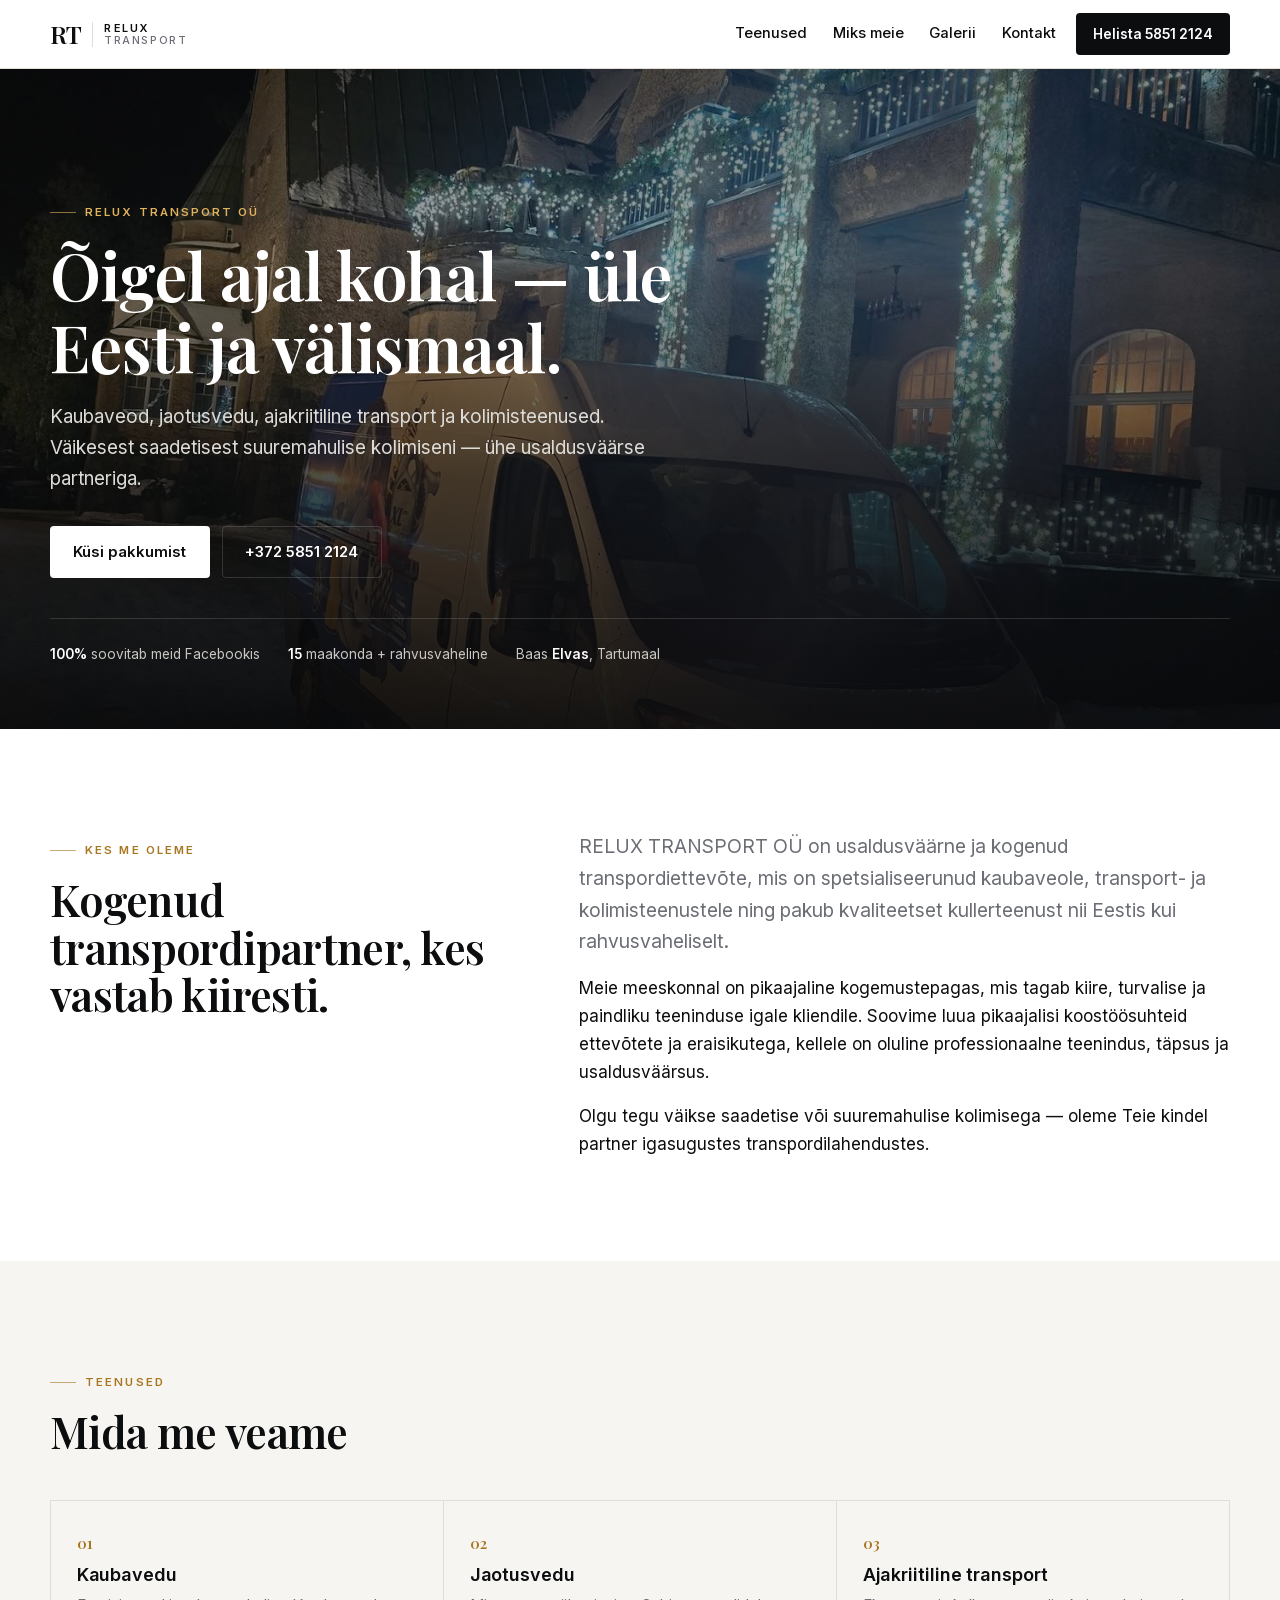
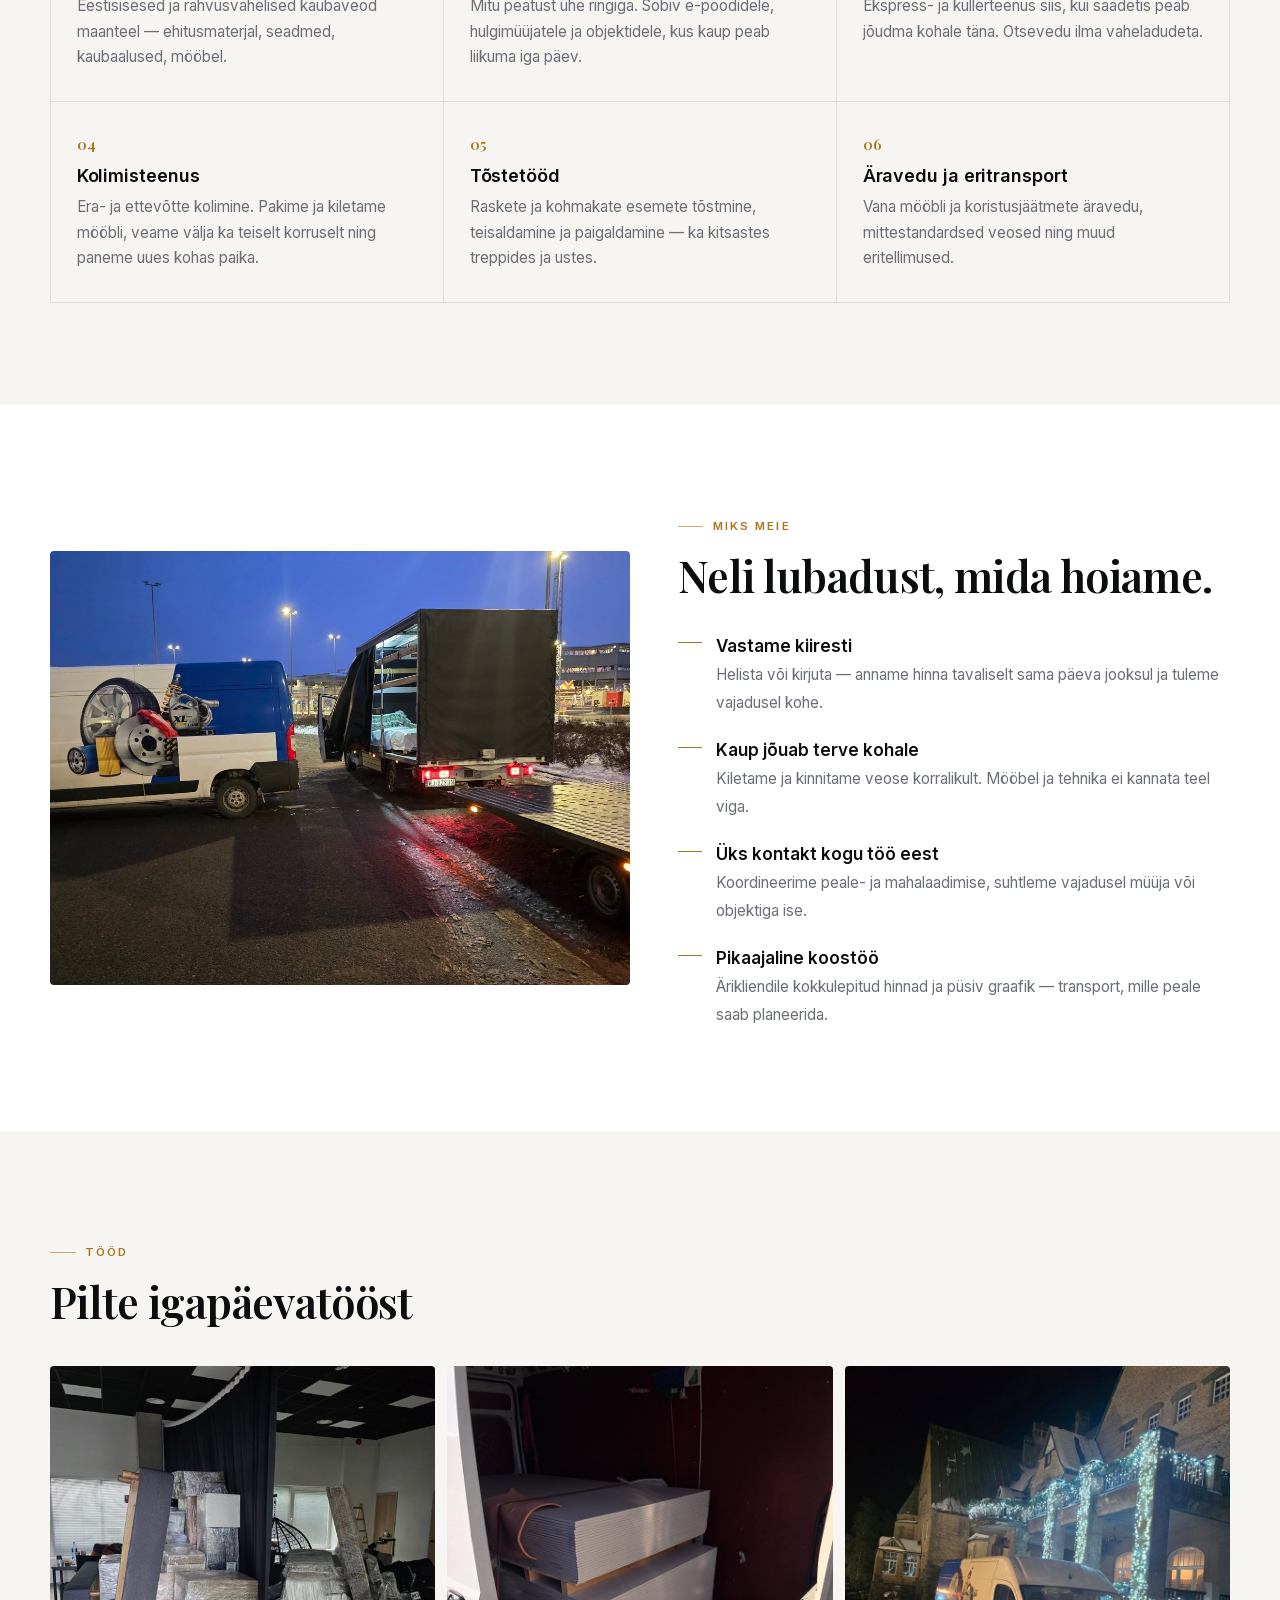
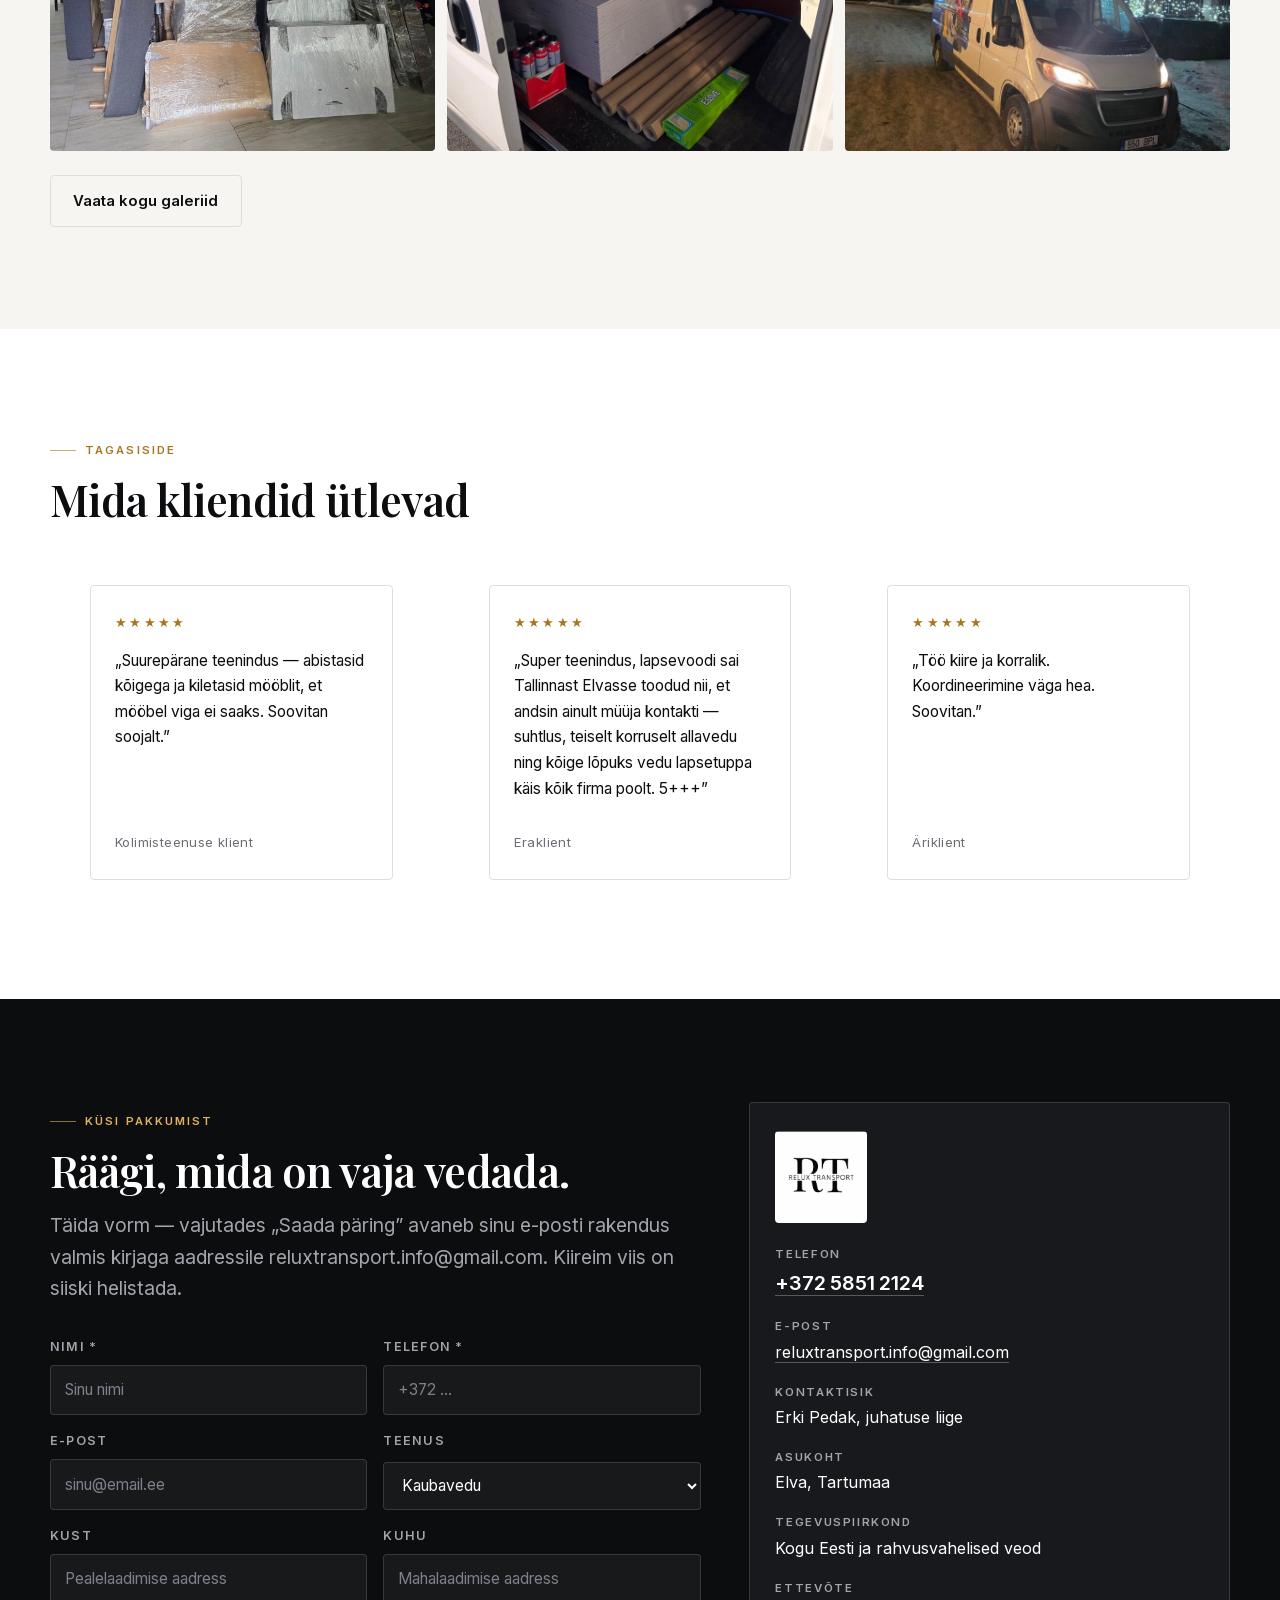
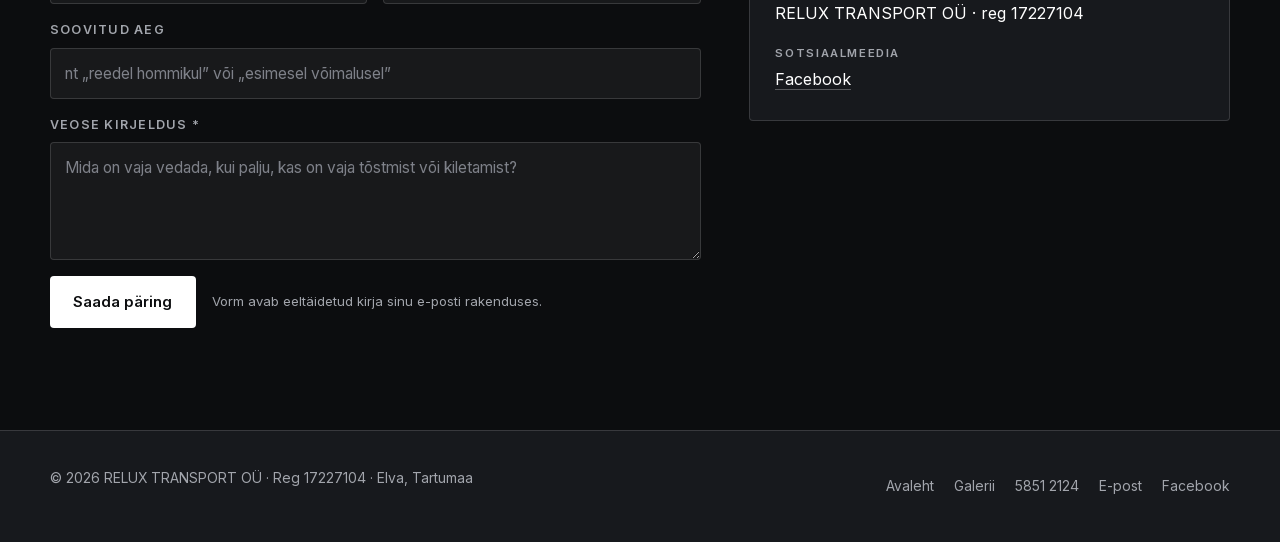
==== index.html @ 6d2d496e "Relux Transport OÜ koduleht: avaleht ja galerii Staatiline kaheleheline sait, ilma buildita.  - inde" ====
<!doctype html>
<html lang="et">
<head>
<meta charset="utf-8">
<meta name="viewport" content="width=device-width, initial-scale=1">
<title>Relux Transport OÜ — kaubavedu, kolimine ja kullerteenus üle Eesti</title>
<meta name="description" content="RELUX TRANSPORT OÜ — kaubaveod, jaotusvedu, ajakriitiline transport, kolimisteenused ja tõstetööd kogu Eestis ning rahvusvaheliselt. Helista 5851 2124.">
<meta name="theme-color" content="#0c0d0f">
<link rel="canonical" href="./index.html">
<link rel="icon" href="favicon.svg" type="image/svg+xml">
<link rel="apple-touch-icon" href="img/logo.jpg">
<meta property="og:type" content="website">
<meta property="og:title" content="Relux Transport OÜ — transport, kolimine ja kullerteenus">
<meta property="og:description" content="Kaubaveod, jaotusvedu, ajakriitiline transport ja kolimisteenused kogu Eestis ning välismaal.">
<meta property="og:image" content="img/hero.jpg">
<meta property="og:locale" content="et_EE">
<link rel="preload" href="assets/fonts/Inter-latin.woff2" as="font" type="font/woff2" crossorigin>
<link rel="stylesheet" href="assets/css/style.css">
</head>
<body>
<a class="skip" href="#main">Liigu sisu juurde</a>

<header class="site-header">
  <div class="wrap site-header__inner">
    <a class="brand" href="index.html" aria-label="Relux Transport — avaleht">
      <span class="brand__mark">RT</span>
      <span class="brand__word">Relux<span>Transport</span></span>
    </a>
    <nav class="nav" aria-label="Peamenüü">
      <a href="#teenused">Teenused</a>
      <a href="#miks">Miks meie</a>
      <a href="galerii.html">Galerii</a>
      <a href="#kontakt">Kontakt</a>
    </nav>
    <a class="btn btn--primary btn--sm btn--header" href="tel:+37258512124">Helista&nbsp;5851&nbsp;2124</a>
  </div>
</header>

<main id="main">

  <!-- HERO ---------------------------------------------------------- -->
  <section class="hero on-dark">
    <img class="hero__media" src="img/hero.jpg" alt="Relux Transpordi kaubik õhtusel objektil" width="1500" height="1500" fetchpriority="high">
    <div class="wrap">
      <p class="eyebrow">Relux Transport OÜ</p>
      <h1>Õigel ajal kohal — üle Eesti ja välismaal.</h1>
      <p class="hero__sub">Kaubaveod, jaotusvedu, ajakriitiline transport ja kolimisteenused. Väikesest saadetisest suuremahulise kolimiseni — ühe usaldusväärse partneriga.</p>
      <div class="hero__actions">
        <a class="btn btn--light" href="#kontakt">Küsi pakkumist</a>
        <a class="btn btn--ghost" href="tel:+37258512124">+372 5851 2124</a>
      </div>
      <p class="hero__facts">
        <span><b>100%</b> soovitab meid Facebookis</span>
        <span><b>15</b> maakonda + rahvusvaheline</span>
        <span>Baas <b>Elvas</b>, Tartumaal</span>
      </p>
    </div>
  </section>

  <!-- INTRO --------------------------------------------------------- -->
  <section class="section">
    <div class="wrap intro">
      <div>
        <p class="eyebrow">Kes me oleme</p>
        <h2>Kogenud transpordipartner, kes vastab kiiresti.</h2>
      </div>
      <div class="intro__body">
        <p class="lede">RELUX TRANSPORT OÜ on usaldusväärne ja kogenud transpordiettevõte, mis on spetsialiseerunud kaubaveole, transport- ja kolimisteenustele ning pakub kvaliteetset kullerteenust nii Eestis kui rahvusvaheliselt.</p>
        <p>Meie meeskonnal on pikaajaline kogemustepagas, mis tagab kiire, turvalise ja paindliku teeninduse igale kliendile. Soovime luua pikaajalisi koostöösuhteid ettevõtete ja eraisikutega, kellele on oluline professionaalne teenindus, täpsus ja usaldusväärsus.</p>
        <p>Olgu tegu väikse saadetise või suuremahulise kolimisega — oleme Teie kindel partner igasugustes transpordilahendustes.</p>
      </div>
    </div>
  </section>

  <!-- TEENUSED ------------------------------------------------------- -->
  <section class="section section--paper" id="teenused">
    <div class="wrap">
      <p class="eyebrow">Teenused</p>
      <h2>Mida me veame</h2>
      <div class="services services--on-paper">
        <article class="svc">
          <span class="svc__num">01</span>
          <h3>Kaubavedu</h3>
          <p>Eestisisesed ja rahvusvahelised kaubaveod maanteel — ehitusmaterjal, seadmed, kaubaalused, mööbel.</p>
        </article>
        <article class="svc">
          <span class="svc__num">02</span>
          <h3>Jaotusvedu</h3>
          <p>Mitu peatust ühe ringiga. Sobiv e-poodidele, hulgimüüjatele ja objektidele, kus kaup peab liikuma iga päev.</p>
        </article>
        <article class="svc">
          <span class="svc__num">03</span>
          <h3>Ajakriitiline transport</h3>
          <p>Ekspress- ja kullerteenus siis, kui saadetis peab jõudma kohale täna. Otsevedu ilma vaheladudeta.</p>
        </article>
        <article class="svc">
          <span class="svc__num">04</span>
          <h3>Kolimisteenus</h3>
          <p>Era- ja ettevõtte kolimine. Pakime ja kiletame mööbli, veame välja ka teiselt korruselt ning paneme uues kohas paika.</p>
        </article>
        <article class="svc">
          <span class="svc__num">05</span>
          <h3>Tõstetööd</h3>
          <p>Raskete ja kohmakate esemete tõstmine, teisaldamine ja paigaldamine — ka kitsastes treppides ja ustes.</p>
        </article>
        <article class="svc">
          <span class="svc__num">06</span>
          <h3>Äravedu ja eritransport</h3>
          <p>Vana mööbli ja koristusjäätmete äravedu, mittestandardsed veosed ning muud eritellimused.</p>
        </article>
      </div>
    </div>
  </section>

  <!-- MIKS MEIE ------------------------------------------------------ -->
  <section class="section" id="miks">
    <div class="wrap feature">
      <div class="feature__img">
        <img src="img/veok-laadimine.jpg" alt="Kauba ümberlaadimine veokilt Relux Transpordi kaubikusse" width="1100" height="1100" loading="lazy">
      </div>
      <div>
        <p class="eyebrow">Miks meie</p>
        <h2>Neli lubadust, mida hoiame.</h2>
        <ul class="points">
          <li><b>Vastame kiiresti</b><span>Helista või kirjuta — anname hinna tavaliselt sama päeva jooksul ja tuleme vajadusel kohe.</span></li>
          <li><b>Kaup jõuab terve kohale</b><span>Kiletame ja kinnitame veose korralikult. Mööbel ja tehnika ei kannata teel viga.</span></li>
          <li><b>Üks kontakt kogu töö eest</b><span>Koordineerime peale- ja mahalaadimise, suhtleme vajadusel müüja või objektiga ise.</span></li>
          <li><b>Pikaajaline koostöö</b><span>Ärikliendile kokkulepitud hinnad ja püsiv graafik — transport, mille peale saab planeerida.</span></li>
        </ul>
      </div>
    </div>
  </section>

  <!-- GALERII TEASER -------------------------------------------------- -->
  <section class="section section--paper">
    <div class="wrap">
      <p class="eyebrow">Tööd</p>
      <h2>Pilte igapäevatööst</h2>
      <div class="strip">
        <a href="galerii.html"><img src="img/kolimine-sm.jpg" alt="Kiletatud mööbel kolimise ettevalmistuses" width="615" height="820" loading="lazy"></a>
        <a href="galerii.html"><img src="img/ehitusmaterjal-sm.jpg" alt="Ehitusmaterjal kaubikus kinnitatuna" width="820" height="820" loading="lazy"></a>
        <a href="galerii.html"><img src="img/moisa-oo-sm.jpg" alt="Kaubik õhtusel objektil" width="820" height="820" loading="lazy"></a>
      </div>
      <p style="margin-top:1.5rem"><a class="btn btn--ghost" href="galerii.html">Vaata kogu galeriid</a></p>
    </div>
  </section>

  <!-- TAGASISIDE ------------------------------------------------------ -->
  <section class="section">
    <div class="wrap">
      <p class="eyebrow">Tagasiside</p>
      <h2>Mida kliendid ütlevad</h2>
      <div class="quotes">
        <blockquote class="quote">
          <div class="quote__stars" aria-label="5 tärni viiest">★★★★★</div>
          <p>„Suurepärane teenindus — abistasid kõigega ja kiletasid mööblit, et mööbel viga ei saaks. Soovitan soojalt.”</p>
          <footer>Kolimisteenuse klient</footer>
        </blockquote>
        <blockquote class="quote">
          <div class="quote__stars" aria-label="5 tärni viiest">★★★★★</div>
          <p>„Super teenindus, lapsevoodi sai Tallinnast Elvasse toodud nii, et andsin ainult müüja kontakti — suhtlus, teiselt korruselt allavedu ning kõige lõpuks vedu lapsetuppa käis kõik firma poolt. 5+++”</p>
          <footer>Eraklient</footer>
        </blockquote>
        <blockquote class="quote">
          <div class="quote__stars" aria-label="5 tärni viiest">★★★★★</div>
          <p>„Töö kiire ja korralik. Koordineerimine väga hea. Soovitan.”</p>
          <footer>Äriklient</footer>
        </blockquote>
      </div>
    </div>
  </section>

  <!-- KONTAKT --------------------------------------------------------- -->
  <section class="section contact on-dark" id="kontakt">
    <div class="wrap contact__grid">
      <div>
        <p class="eyebrow">Küsi pakkumist</p>
        <h2>Räägi, mida on vaja vedada.</h2>
        <p class="lede" style="margin-top:1rem">Täida vorm — vajutades „Saada päring” avaneb sinu e-posti rakendus valmis kirjaga aadressile reluxtransport.info@gmail.com. Kiireim viis on siiski helistada.</p>

        <form class="form" id="paringForm" novalidate>
          <div class="form__row">
            <div class="field">
              <label for="f-nimi">Nimi *</label>
              <input id="f-nimi" name="nimi" type="text" autocomplete="name" required placeholder="Sinu nimi">
            </div>
            <div class="field">
              <label for="f-tel">Telefon *</label>
              <input id="f-tel" name="telefon" type="tel" autocomplete="tel" required placeholder="+372 …">
            </div>
          </div>
          <div class="form__row">
            <div class="field">
              <label for="f-email">E-post</label>
              <input id="f-email" name="email" type="email" autocomplete="email" placeholder="sinu@email.ee">
            </div>
            <div class="field">
              <label for="f-teenus">Teenus</label>
              <select id="f-teenus" name="teenus">
                <option>Kaubavedu</option>
                <option>Jaotusvedu</option>
                <option>Ajakriitiline transport / kuller</option>
                <option>Kolimisteenus</option>
                <option>Tõstetööd</option>
                <option>Äravedu / eritransport</option>
                <option>Muu</option>
              </select>
            </div>
          </div>
          <div class="form__row">
            <div class="field">
              <label for="f-kust">Kust</label>
              <input id="f-kust" name="kust" type="text" placeholder="Peale­laadimise aadress">
            </div>
            <div class="field">
              <label for="f-kuhu">Kuhu</label>
              <input id="f-kuhu" name="kuhu" type="text" placeholder="Maha­laadimise aadress">
            </div>
          </div>
          <div class="field">
            <label for="f-aeg">Soovitud aeg</label>
            <input id="f-aeg" name="aeg" type="text" placeholder="nt „reedel hommikul” või „esimesel võimalusel”">
          </div>
          <div class="field">
            <label for="f-sonum">Veose kirjeldus *</label>
            <textarea id="f-sonum" name="sonum" required placeholder="Mida on vaja vedada, kui palju, kas on vaja tõstmist või kiletamist?"></textarea>
          </div>

          <div class="form__actions">
            <button class="btn btn--light" type="submit">Saada päring</button>
            <p class="form__note">Vorm avab eeltäidetud kirja sinu e-posti rakenduses.</p>
          </div>

          <div class="form__status" id="formStatus" hidden role="status" aria-live="polite"></div>
        </form>
      </div>

      <aside class="contact__card">
        <img class="contact__logo" src="img/logo.jpg" alt="Relux Transport logo" width="510" height="512" loading="lazy">
        <dl class="dl">
          <div>
            <dt>Telefon</dt>
            <dd class="dl__big"><a href="tel:+37258512124">+372 5851 2124</a></dd>
          </div>
          <div>
            <dt>E-post</dt>
            <dd><a href="mailto:reluxtransport.info@gmail.com">reluxtransport.info@gmail.com</a></dd>
          </div>
          <div>
            <dt>Kontaktisik</dt>
            <dd>Erki Pedak, juhatuse liige</dd>
          </div>
          <div>
            <dt>Asukoht</dt>
            <dd>Elva, Tartumaa</dd>
          </div>
          <div>
            <dt>Tegevuspiirkond</dt>
            <dd>Kogu Eesti ja rahvusvahelised veod</dd>
          </div>
          <div>
            <dt>Ettevõte</dt>
            <dd>RELUX TRANSPORT OÜ · reg 17227104</dd>
          </div>
          <div>
            <dt>Sotsiaalmeedia</dt>
            <dd><a href="https://www.facebook.com/p/Relux-Transport-61576911067911/" target="_blank" rel="noopener">Facebook</a></dd>
          </div>
        </dl>
      </aside>
    </div>
  </section>
</main>

<footer class="site-footer">
  <div class="wrap site-footer__inner">
    <p>© <span id="aasta">2026</span> RELUX TRANSPORT OÜ · Reg 17227104 · Elva, Tartumaa</p>
    <nav aria-label="Jalus">
      <a href="index.html">Avaleht</a>
      <a href="galerii.html">Galerii</a>
      <a href="tel:+37258512124">5851 2124</a>
      <a href="mailto:reluxtransport.info@gmail.com">E-post</a>
      <a href="https://www.facebook.com/p/Relux-Transport-61576911067911/" target="_blank" rel="noopener">Facebook</a>
    </nav>
  </div>
</footer>

<script type="application/ld+json">
{
  "@context": "https://schema.org",
  "@type": "MovingCompany",
  "name": "RELUX TRANSPORT OÜ",
  "description": "Kaubaveod, jaotusvedu, ajakriitiline transport, kolimisteenused ja tõstetööd Eestis ning rahvusvaheliselt.",
  "telephone": "+372 5851 2124",
  "email": "reluxtransport.info@gmail.com",
  "image": "img/logo.jpg",
  "address": { "@type": "PostalAddress", "addressLocality": "Elva", "addressRegion": "Tartumaa", "addressCountry": "EE" },
  "areaServed": "Eesti",
  "sameAs": ["https://www.facebook.com/p/Relux-Transport-61576911067911/"],
  "identifier": "17227104"
}
</script>
<script src="assets/js/main.js" defer></script>
</body>
</html>
---- assets/css/style.css ----
@import url("fonts.css");

/* ---------------------------------------------------------------
   Relux Transport OÜ — stiilileht
   --------------------------------------------------------------- */

:root {
  --ink: #0c0d0f;
  --ink-2: #17191d;
  --ink-3: #24272d;
  --paper: #ffffff;
  --paper-2: #f7f5f2;
  --paper-3: #efece7;
  --line: #e2ded7;
  --line-dark: rgba(255, 255, 255, .14);
  --muted: #6b6e75;
  --muted-dark: #a2a5ac;
  --accent: #a8761f;
  --accent-hi: #e0b25c;

  --wrap: 1180px;
  --gap: clamp(1.5rem, 4vw, 3rem);
  --radius: 4px;

  --f-display: "Playfair Display", "Iowan Old Style", Georgia, serif;
  --f-body: "Inter", -apple-system, BlinkMacSystemFont, "Segoe UI", Roboto, Helvetica, Arial, sans-serif;
}

*, *::before, *::after { box-sizing: border-box; }

html { -webkit-text-size-adjust: 100%; scroll-behavior: smooth; }
@media (prefers-reduced-motion: reduce) {
  html { scroll-behavior: auto; }
  *, *::before, *::after { animation-duration: .01ms !important; transition-duration: .01ms !important; }
}

body {
  margin: 0;
  background: var(--paper);
  color: var(--ink);
  font-family: var(--f-body);
  font-size: 17px;
  line-height: 1.65;
  -webkit-font-smoothing: antialiased;
}

img { max-width: 100%; display: block; }
a { color: inherit; }

h1, h2, h3 {
  font-family: var(--f-display);
  font-weight: 600;
  line-height: 1.1;
  letter-spacing: -.015em;
  margin: 0;
}

h1 { font-size: clamp(2.3rem, 6.2vw, 4.1rem); }
h2 { font-size: clamp(1.75rem, 3.6vw, 2.7rem); }
h3 { font-size: 1.12rem; font-family: var(--f-body); font-weight: 600; letter-spacing: -.005em; }

p { margin: 0 0 1rem; }
p:last-child { margin-bottom: 0; }

:focus-visible {
  outline: 2px solid var(--accent);
  outline-offset: 3px;
  border-radius: 2px;
}

[id] { scroll-margin-top: 5.5rem; }
@media (max-width: 760px) { [id] { scroll-margin-top: 8rem; } }

.wrap { width: min(100% - 2.5rem, var(--wrap)); margin-inline: auto; }
.section { padding-block: clamp(3.5rem, 8vw, 6.5rem); }
.section--tight { padding-block: clamp(2.5rem, 5vw, 4rem); }
.section--paper { background: var(--paper-2); }

.skip {
  position: absolute; left: -9999px; top: 0; z-index: 100;
  background: var(--ink); color: #fff; padding: .7rem 1.1rem;
}
.skip:focus { left: .75rem; top: .75rem; }

/* --- eyebrow / labels ------------------------------------------------ */

.eyebrow {
  display: inline-flex; align-items: center; gap: .6rem;
  font-size: .72rem; font-weight: 600;
  letter-spacing: .18em; text-transform: uppercase;
  color: var(--accent);
  margin: 0 0 1rem;
}
.eyebrow::before {
  content: ""; width: 1.6rem; height: 1px; background: currentColor; opacity: .6;
}
.on-dark .eyebrow { color: var(--accent-hi); }

.lede { font-size: clamp(1.02rem, 1.6vw, 1.2rem); color: var(--muted); max-width: 62ch; }
.on-dark .lede { color: var(--muted-dark); }

/* --- header ---------------------------------------------------------- */

.site-header {
  position: sticky; top: 0; z-index: 50;
  background: rgba(255, 255, 255, .92);
  backdrop-filter: saturate(140%) blur(10px);
  border-bottom: 1px solid var(--line);
}

.site-header__inner {
  display: flex; align-items: center; gap: 1.25rem;
  min-height: 68px;
}

.brand { display: flex; align-items: center; gap: .7rem; text-decoration: none; margin-right: auto; }
.brand__mark {
  font-family: var(--f-display); font-size: 1.55rem; line-height: 1;
  letter-spacing: -.04em; color: var(--ink);
}
.brand__word {
  font-size: .68rem; font-weight: 600; letter-spacing: .2em; text-transform: uppercase;
  color: var(--ink); padding-left: .7rem; border-left: 1px solid var(--line);
  line-height: 1.15;
}
.brand__word span { display: block; color: var(--muted); font-weight: 500; letter-spacing: .14em; }

.nav { display: flex; align-items: center; gap: 1.6rem; }
.nav a {
  text-decoration: none; font-size: .92rem; font-weight: 500; color: var(--ink);
  padding-block: .35rem; border-bottom: 1px solid transparent; transition: border-color .18s, color .18s;
}
.nav a:hover { border-color: var(--accent); }
.nav a[aria-current="page"] { color: var(--accent); border-color: var(--accent); }

@media (max-width: 760px) {
  .site-header__inner { flex-wrap: wrap; min-height: 0; padding-block: .6rem .1rem; gap: .75rem; }
  .nav {
    order: 3; width: 100%; gap: 1.25rem;
    margin-top: .1rem; padding-top: .5rem; padding-bottom: .1rem;
    border-top: 1px solid var(--line);
    overflow-x: auto; -webkit-overflow-scrolling: touch; scrollbar-width: none;
  }
  .nav::-webkit-scrollbar { display: none; }
  .nav a { font-size: .86rem; white-space: nowrap; }
}

/* --- buttons --------------------------------------------------------- */

.btn {
  display: inline-flex; align-items: center; justify-content: center; gap: .55rem;
  font: inherit; font-size: .93rem; font-weight: 600;
  padding: .78rem 1.4rem; border-radius: var(--radius);
  text-decoration: none; cursor: pointer;
  border: 1px solid transparent;
  transition: background-color .18s, color .18s, border-color .18s, transform .18s;
}
.btn:active { transform: translateY(1px); }
.btn--primary { background: var(--ink); color: #fff; }
.btn--primary:hover { background: var(--accent); }
.btn--ghost { border-color: var(--line); color: var(--ink); background: transparent; }
.btn--ghost:hover { border-color: var(--ink); }
.on-dark .btn--ghost { border-color: var(--line-dark); color: #fff; }
.on-dark .btn--ghost:hover { border-color: #fff; background: rgba(255,255,255,.06); }
.btn--light { background: #fff; color: var(--ink); }
.btn--light:hover { background: var(--accent-hi); }
.btn--sm { padding: .52rem 1rem; font-size: .86rem; }
@media (max-width: 400px) { .btn--header { padding-inline: .8rem; font-size: .82rem; } }

/* --- hero ------------------------------------------------------------ */

.hero {
  position: relative; isolation: isolate;
  background: var(--ink);
  color: #fff;
  min-height: min(78vh, 660px);
  display: flex; align-items: flex-end;
  padding-block: clamp(4rem, 12vw, 7rem) clamp(2.5rem, 6vw, 4rem);
  overflow: hidden;
}
.hero__media {
  position: absolute; inset: 0; z-index: -2;
  width: 100%; height: 100%; object-fit: cover; object-position: 50% 55%;
}
.hero::after {
  content: ""; position: absolute; inset: 0; z-index: -1;
  background:
    linear-gradient(to top, rgba(8,9,11,.94) 0%, rgba(8,9,11,.72) 38%, rgba(8,9,11,.34) 70%, rgba(8,9,11,.5) 100%);
}
.hero h1 { max-width: 17ch; }
.hero__sub { margin-top: 1.15rem; max-width: 52ch; color: #dcdbd8; font-size: clamp(1rem, 1.7vw, 1.18rem); }
.hero__actions { display: flex; flex-wrap: wrap; gap: .75rem; margin-top: 2rem; }

.hero__facts {
  display: flex; flex-wrap: wrap; gap: .55rem 1.75rem;
  margin-top: 2.5rem; padding-top: 1.5rem;
  border-top: 1px solid var(--line-dark);
  font-size: .85rem; color: #c9c7c3;
}
.hero__facts b { color: #fff; font-weight: 600; }

/* --- intro ------------------------------------------------------------ */

.intro { display: grid; gap: var(--gap); grid-template-columns: minmax(0, .85fr) minmax(0, 1.15fr); align-items: start; }
@media (max-width: 860px) { .intro { grid-template-columns: 1fr; } }
.intro__body p + p { margin-top: 1rem; }

/* --- services --------------------------------------------------------- */

.services { display: grid; gap: 1px; background: var(--line); border: 1px solid var(--line); margin-top: 2.75rem;
  grid-template-columns: repeat(3, minmax(0, 1fr)); }
@media (max-width: 900px) { .services { grid-template-columns: repeat(2, minmax(0, 1fr)); } }
@media (max-width: 560px) { .services { grid-template-columns: 1fr; } }

.svc { background: var(--paper); padding: 1.9rem 1.6rem 2rem; display: flex; flex-direction: column; gap: .55rem; transition: background-color .2s; }
.svc:hover { background: var(--paper-2); }
.services--on-paper .svc { background: var(--paper-2); }
.services--on-paper .svc:hover { background: #fff; }
.svc__num { font-family: var(--f-display); font-size: .95rem; color: var(--accent); letter-spacing: .04em; }
.svc p { font-size: .95rem; color: var(--muted); }

/* --- feature (photo + points) ----------------------------------------- */

.feature { display: grid; gap: var(--gap); grid-template-columns: 1.05fr 1fr; align-items: center; }
@media (max-width: 860px) { .feature { grid-template-columns: 1fr; } }
.feature__img { border-radius: var(--radius); overflow: hidden; background: var(--paper-3); }
.feature__img img { width: 100%; height: auto; aspect-ratio: 4 / 3; object-fit: cover; }

.points { list-style: none; margin: 2rem 0 0; padding: 0; display: grid; gap: 1.25rem; }
.points li { padding-left: 2.4rem; position: relative; }
.points li::before {
  content: ""; position: absolute; left: 0; top: .62em;
  width: 1.5rem; height: 1px; background: var(--accent);
}
.points b { display: block; font-weight: 600; }
.points span { color: var(--muted); font-size: .95rem; }

/* --- gallery teaser / grid -------------------------------------------- */

.strip { display: grid; grid-template-columns: repeat(3, 1fr); gap: .75rem; margin-top: 2.5rem; }
@media (max-width: 700px) { .strip { grid-template-columns: repeat(2, 1fr); } .strip > :last-child { display: none; } }
.strip img { width: 100%; height: auto; aspect-ratio: 1 / 1; object-fit: cover; border-radius: var(--radius); }

.gal { columns: 3; column-gap: 1rem; }
@media (max-width: 900px) { .gal { columns: 2; } }
@media (max-width: 560px) { .gal { columns: 1; } }
.gal--two { columns: 2; }
@media (max-width: 560px) { .gal--two { columns: 1; } }

.gal__item {
  break-inside: avoid; -webkit-column-break-inside: avoid;
  margin: 0 0 1rem; border: 0; padding: 0; background: var(--paper-3);
  border-radius: var(--radius); overflow: hidden; cursor: zoom-in;
  display: block; width: 100%; position: relative;
  font: inherit; color: inherit; text-align: left;
}
.gal__item img { width: 100%; height: auto; transition: transform .5s ease; }
.gal__item:hover img, .gal__item:focus-visible img { transform: scale(1.035); }
.gal__cap {
  position: absolute; inset: auto 0 0 0; padding: 2.75rem .95rem .85rem;
  background: linear-gradient(to top, rgba(8,9,11,.85), rgba(8,9,11,0));
  color: #fff; font-size: .85rem; font-weight: 500; letter-spacing: .01em;
  pointer-events: none;
}

/* --- lightbox --------------------------------------------------------- */

.lb {
  position: fixed; inset: 0; z-index: 90;
  background: rgba(8, 9, 11, .95);
  display: none; align-items: center; justify-content: center; padding: clamp(1rem, 4vw, 3rem);
}
.lb[open], .lb.is-open { display: flex; }
.lb img { max-width: 100%; max-height: 84vh; object-fit: contain; border-radius: var(--radius); }
.lb__cap { position: absolute; left: 0; right: 0; bottom: clamp(.8rem, 2vw, 1.6rem); text-align: center; color: #cfcdc9; font-size: .88rem; }
.lb__btn {
  position: absolute; top: 1rem; right: 1rem;
  background: rgba(255,255,255,.1); color: #fff; border: 1px solid var(--line-dark);
  width: 2.6rem; height: 2.6rem; border-radius: 50%; font-size: 1.3rem; line-height: 1;
  cursor: pointer; display: grid; place-items: center;
}
.lb__btn:hover { background: rgba(255,255,255,.2); }
.lb__nav { position: absolute; top: 50%; transform: translateY(-50%); background: none; border: 0; color: #fff;
  font-size: 2rem; cursor: pointer; padding: 1rem; opacity: .65; }
.lb__nav:hover { opacity: 1; }
.lb__nav--prev { left: .2rem; }
.lb__nav--next { right: .2rem; }

/* --- testimonials ------------------------------------------------------ */

.quotes { display: grid; gap: 1rem; grid-template-columns: repeat(3, 1fr); margin-top: 2.75rem; }
@media (max-width: 900px) { .quotes { grid-template-columns: 1fr; } }
.quote { background: var(--paper); border: 1px solid var(--line); border-radius: var(--radius); padding: 1.6rem 1.5rem; display: flex; flex-direction: column; gap: .9rem; }
.section--paper .quote { background: #fff; }
.quote__stars { color: var(--accent); letter-spacing: .18em; font-size: .82rem; }
.quote p { font-size: .97rem; }
.quote footer { margin-top: auto; font-size: .82rem; color: var(--muted); letter-spacing: .03em; }

/* --- contact ----------------------------------------------------------- */

.contact { background: var(--ink); color: #fff; }
.contact__grid { display: grid; gap: var(--gap); grid-template-columns: 1.15fr .85fr; align-items: start; }
@media (max-width: 900px) { .contact__grid { grid-template-columns: 1fr; } }

.form { display: grid; gap: 1rem; margin-top: 2rem; }
.form__row { display: grid; gap: 1rem; grid-template-columns: 1fr 1fr; }
@media (max-width: 560px) { .form__row { grid-template-columns: 1fr; } }

.field { display: grid; gap: .45rem; }
.field label { font-size: .78rem; font-weight: 600; letter-spacing: .1em; text-transform: uppercase; color: var(--muted-dark); }
.field input, .field select, .field textarea {
  font: inherit; font-size: .97rem;
  background: rgba(255,255,255,.05); color: #fff;
  border: 1px solid var(--line-dark); border-radius: var(--radius);
  padding: .72rem .85rem; width: 100%;
  transition: border-color .18s, background-color .18s;
}
.field textarea { resize: vertical; min-height: 118px; }
.field input:hover, .field select:hover, .field textarea:hover { border-color: rgba(255,255,255,.28); }
.field input:focus, .field select:focus, .field textarea:focus { outline: none; border-color: var(--accent-hi); background: rgba(255,255,255,.08); }
.field select option { background: var(--ink-2); color: #fff; }
.field input::placeholder, .field textarea::placeholder { color: #7e8189; }

.form__note { font-size: .82rem; color: var(--muted-dark); margin: 0; }
.form__actions { display: flex; flex-wrap: wrap; align-items: center; gap: 1rem; }

.form__status {
  border: 1px solid var(--line-dark); border-left: 2px solid var(--accent-hi);
  background: rgba(255,255,255,.05); border-radius: var(--radius);
  padding: .9rem 1rem; font-size: .89rem; color: #e7e5e1;
}
.form__status[hidden] { display: none; }
.form__status button {
  font: inherit; font-size: .85rem; font-weight: 600; margin-top: .5rem;
  background: none; border: 0; padding: 0; color: var(--accent-hi); cursor: pointer; text-decoration: underline;
}

.contact__card { border: 1px solid var(--line-dark); border-radius: var(--radius); padding: 1.75rem 1.6rem; background: var(--ink-2); }
.contact__logo { width: 92px; height: auto; border-radius: var(--radius); margin-bottom: 1.4rem; }
.dl { display: grid; gap: 1.1rem; margin: 0; }
.dl > div { display: grid; gap: .15rem; }
.dl dt { font-size: .72rem; font-weight: 600; letter-spacing: .14em; text-transform: uppercase; color: var(--muted-dark); }
.dl dd { margin: 0; font-size: 1rem; }
.dl dd a { text-decoration: none; border-bottom: 1px solid rgba(255,255,255,.28); }
.dl dd a:hover { border-color: var(--accent-hi); color: var(--accent-hi); }
.dl dd.dl__big { font-size: 1.25rem; font-weight: 600; letter-spacing: -.01em; }

/* --- footer ------------------------------------------------------------ */

.site-footer { background: var(--ink-2); color: var(--muted-dark); font-size: .87rem; padding-block: 2.25rem; border-top: 1px solid var(--line-dark); }
.site-footer__inner { display: flex; flex-wrap: wrap; gap: 1rem 2rem; align-items: center; justify-content: space-between; }
.site-footer a { text-decoration: none; }
.site-footer a:hover { color: #fff; }
.site-footer nav { display: flex; flex-wrap: wrap; gap: 1.25rem; }

/* --- page head (galerii) ------------------------------------------------ */

.page-head { background: var(--paper-2); border-bottom: 1px solid var(--line); padding-block: clamp(2.5rem, 6vw, 4.5rem); }
.page-head p { margin-top: 1rem; }

.cta-band { background: var(--paper-3); border-top: 1px solid var(--line); }
.cta-band__inner { display: flex; flex-wrap: wrap; gap: 1.25rem 2rem; align-items: center; justify-content: space-between; }
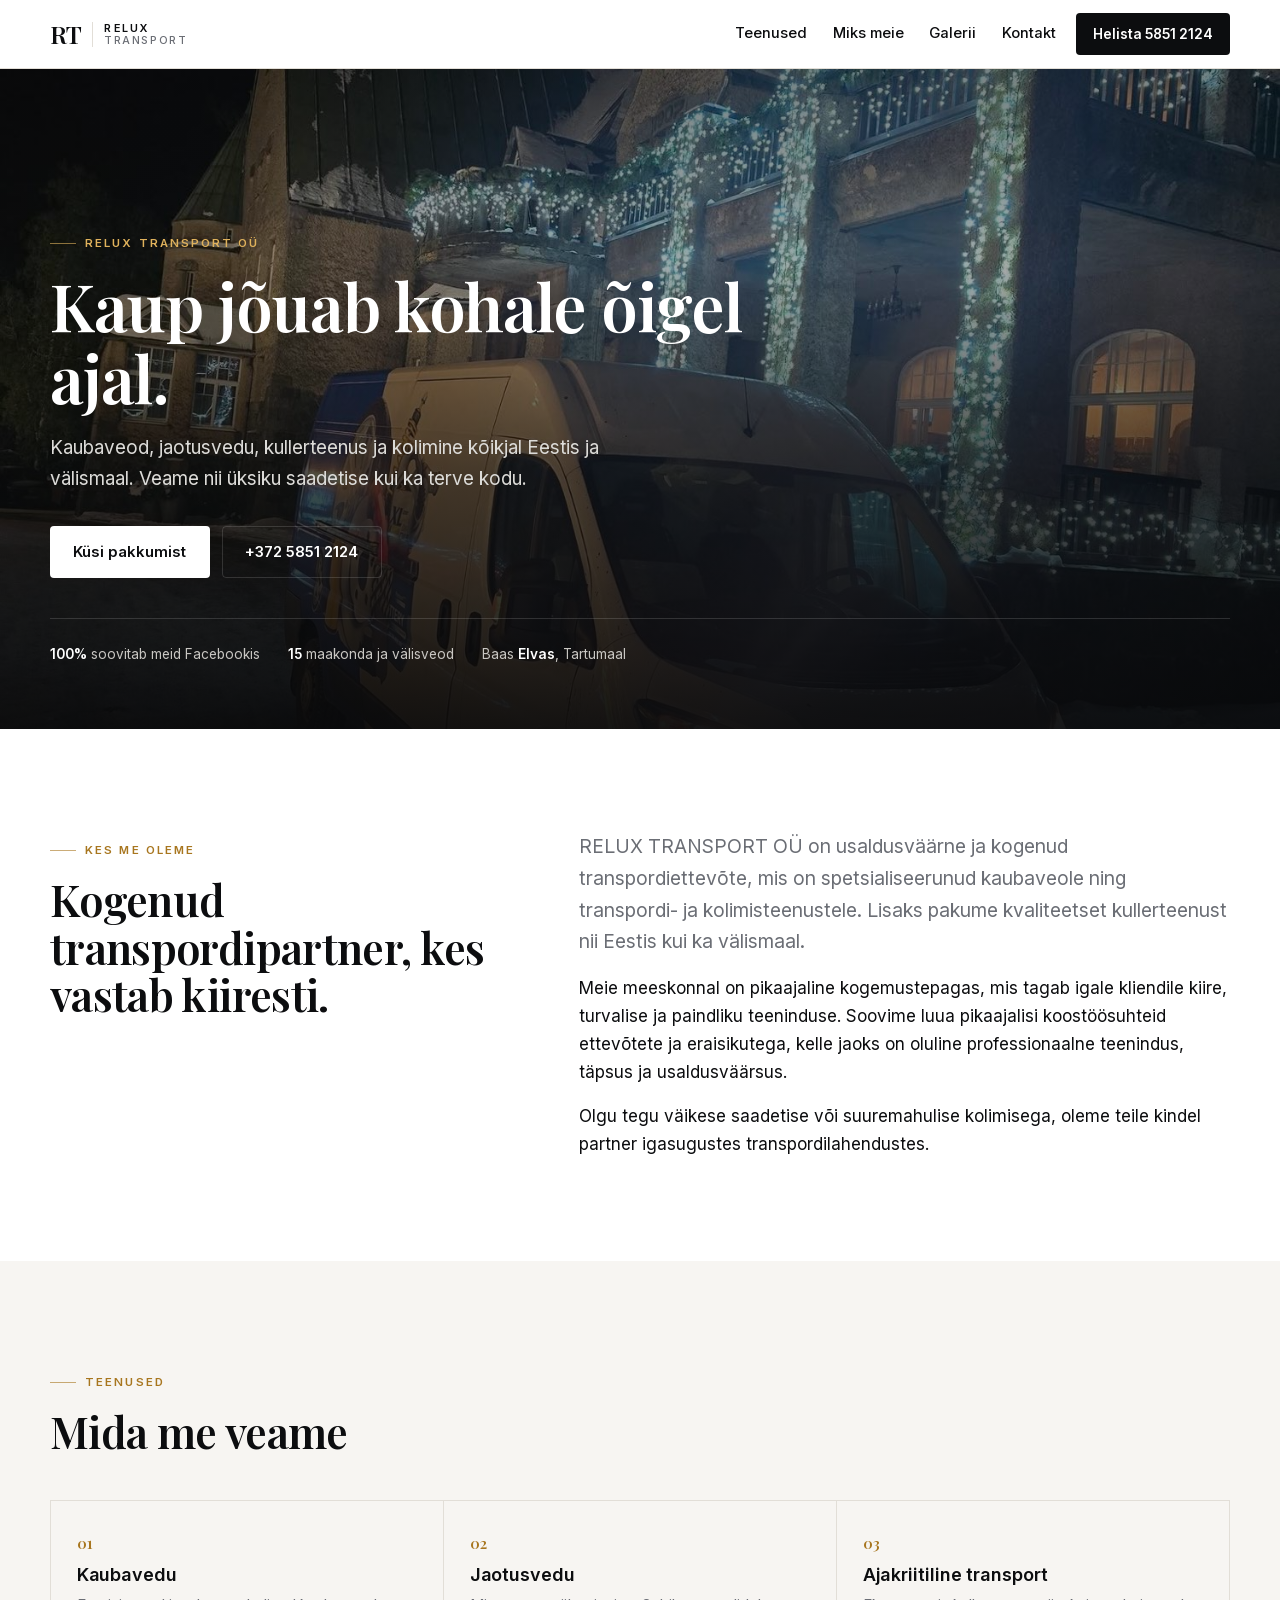
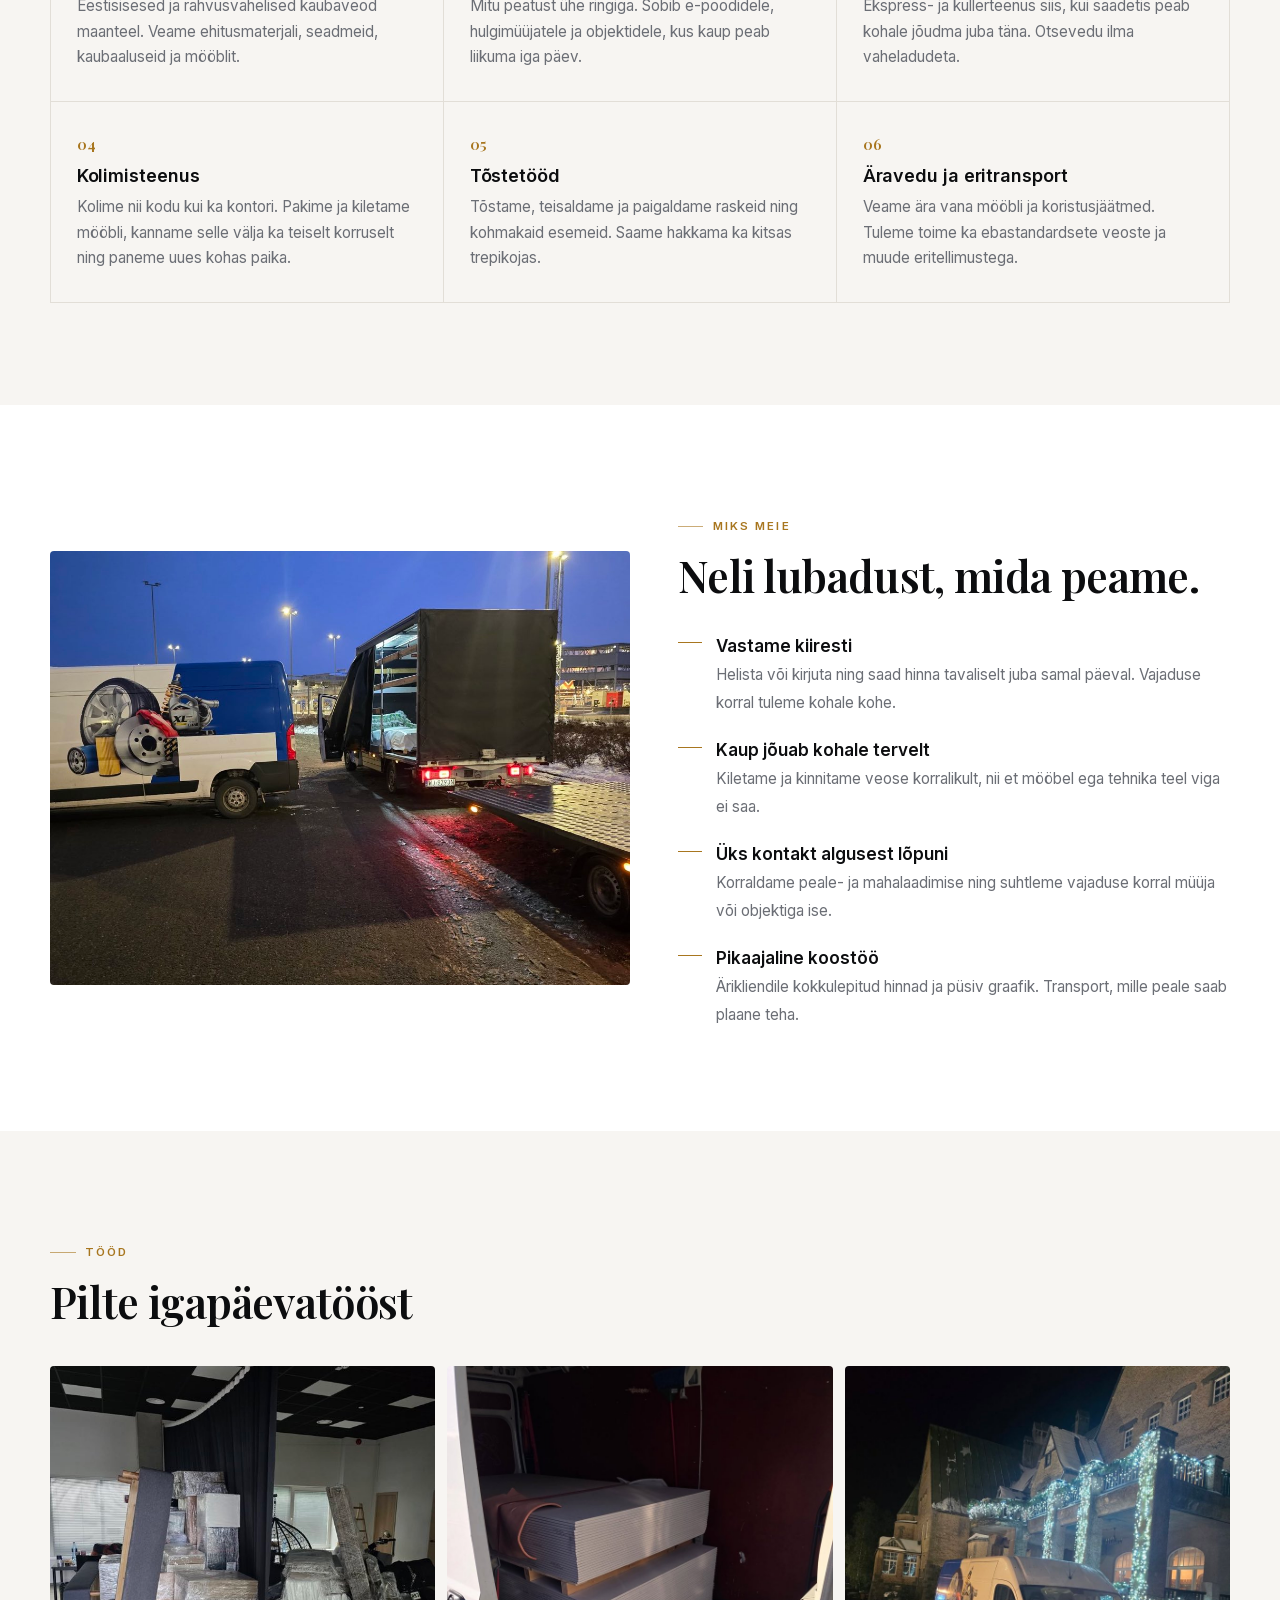
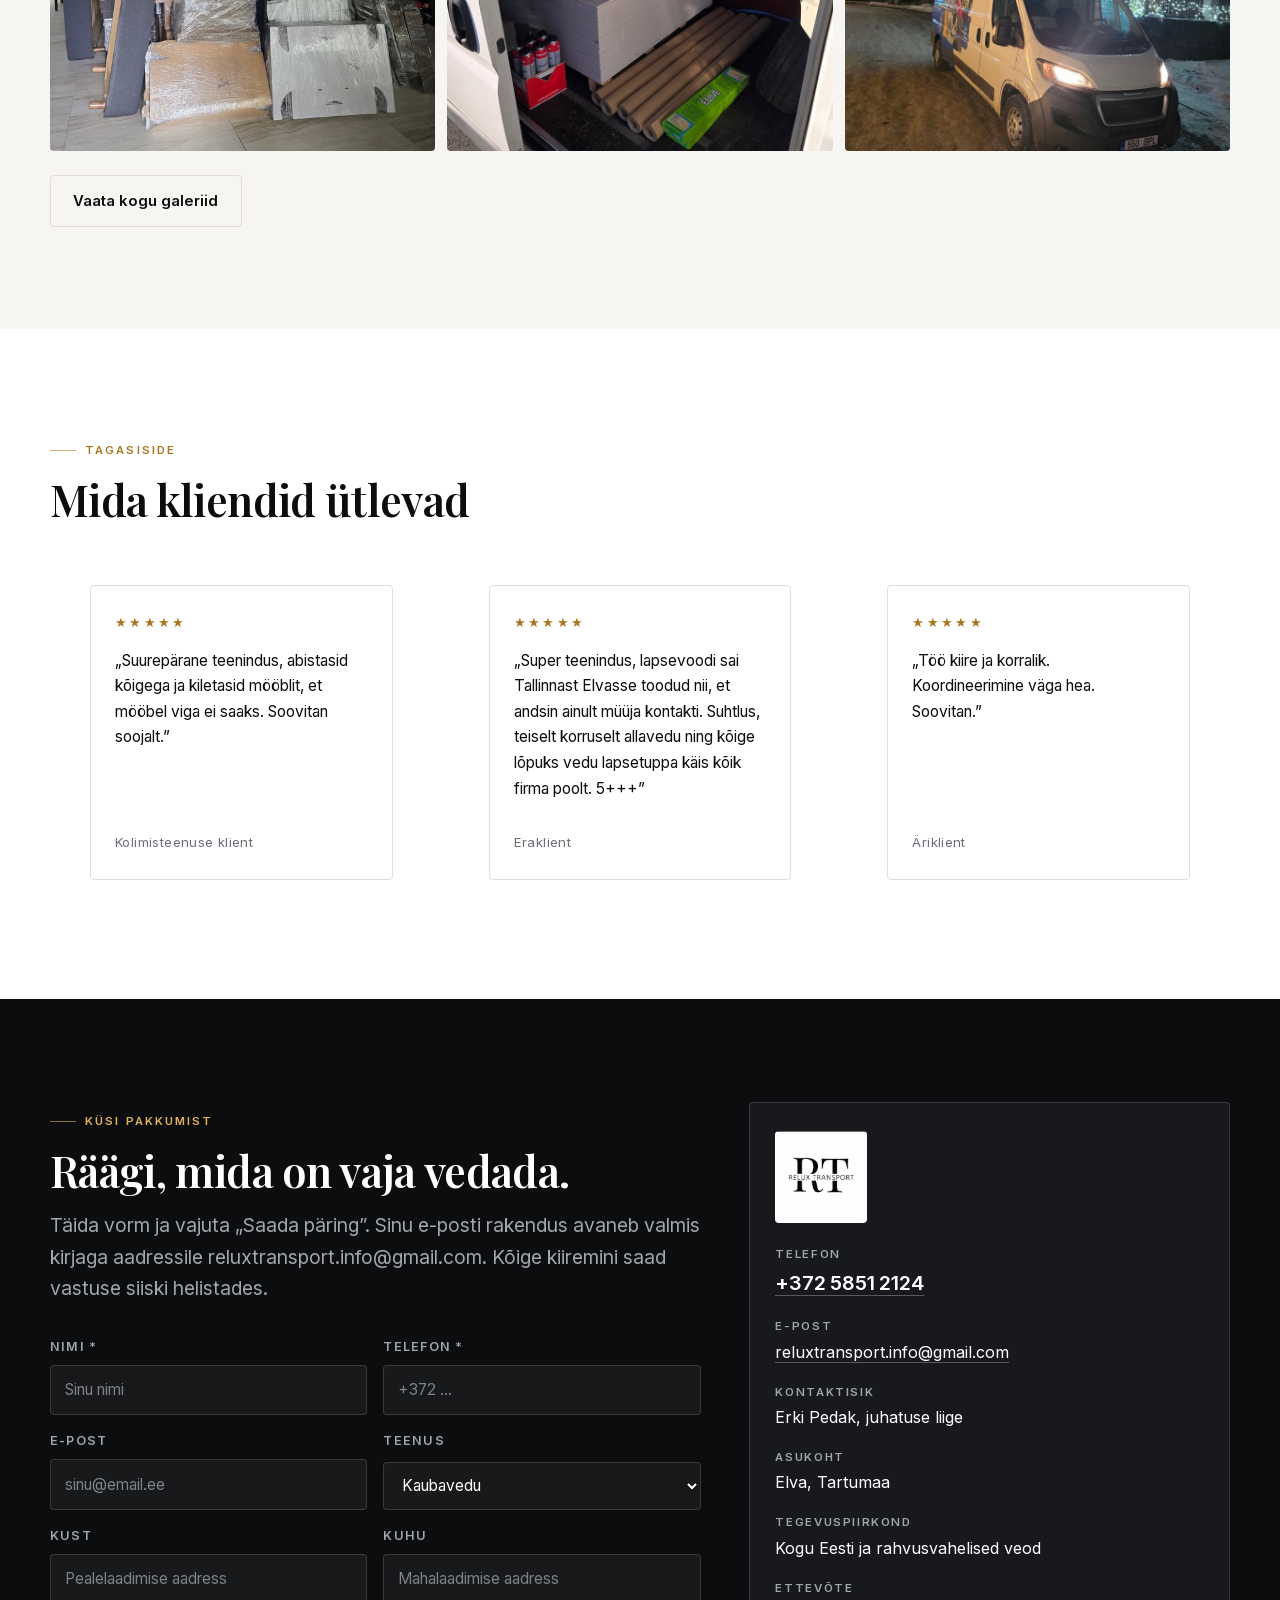
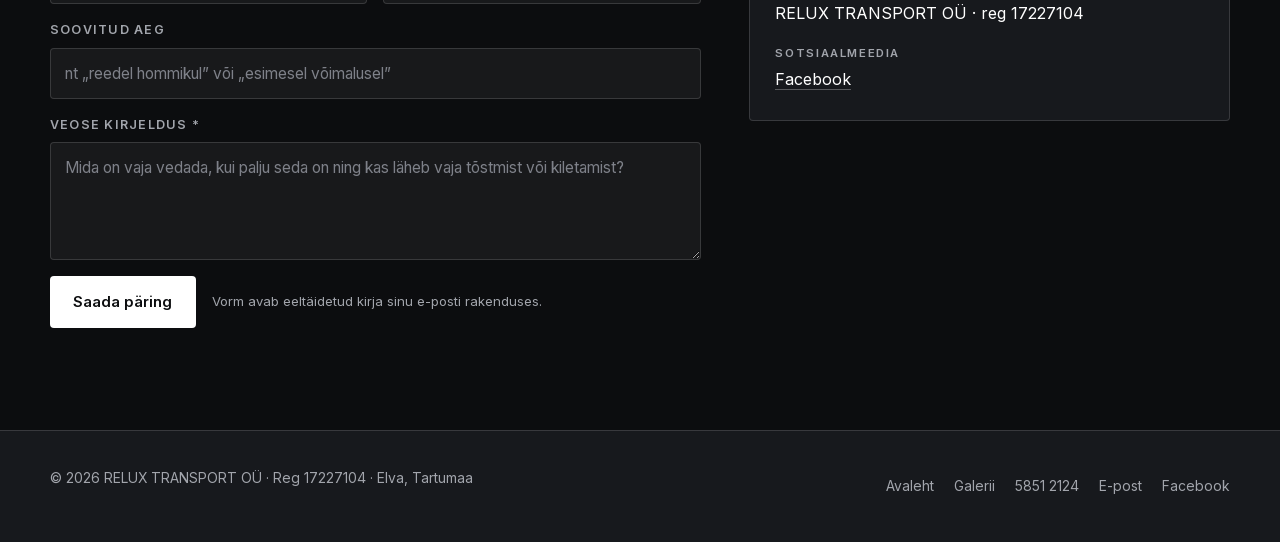
==== commit 6993048d: "Eemalda arvustuste sektsioon ja toimeta tekstid üle - Galeriist kustutatud sektsioon "Hinnangud Face" ====
--- a/index.html
+++ b/index.html
@@ -3,15 +3,15 @@
 <head>
 <meta charset="utf-8">
 <meta name="viewport" content="width=device-width, initial-scale=1">
-<title>Relux Transport OÜ — kaubavedu, kolimine ja kullerteenus üle Eesti</title>
-<meta name="description" content="RELUX TRANSPORT OÜ — kaubaveod, jaotusvedu, ajakriitiline transport, kolimisteenused ja tõstetööd kogu Eestis ning rahvusvaheliselt. Helista 5851 2124.">
+<title>Relux Transport OÜ | Kaubavedu, kolimine ja kullerteenus üle Eesti</title>
+<meta name="description" content="RELUX TRANSPORT OÜ pakub kaubavedu, jaotusvedu, kullerteenust, kolimist ja tõstetöid kõikjal Eestis ja välismaal. Helista 5851 2124.">
 <meta name="theme-color" content="#0c0d0f">
 <link rel="canonical" href="./index.html">
 <link rel="icon" href="favicon.svg" type="image/svg+xml">
 <link rel="apple-touch-icon" href="img/logo.jpg">
 <meta property="og:type" content="website">
-<meta property="og:title" content="Relux Transport OÜ — transport, kolimine ja kullerteenus">
-<meta property="og:description" content="Kaubaveod, jaotusvedu, ajakriitiline transport ja kolimisteenused kogu Eestis ning välismaal.">
+<meta property="og:title" content="Relux Transport OÜ | Transport, kolimine ja kullerteenus">
+<meta property="og:description" content="Kaubaveod, jaotusvedu, kullerteenus ja kolimine kõikjal Eestis ja välismaal.">
 <meta property="og:image" content="img/hero.jpg">
 <meta property="og:locale" content="et_EE">
 <link rel="preload" href="assets/fonts/Inter-latin.woff2" as="font" type="font/woff2" crossorigin>
@@ -22,7 +22,7 @@
 
 <header class="site-header">
   <div class="wrap site-header__inner">
-    <a class="brand" href="index.html" aria-label="Relux Transport — avaleht">
+    <a class="brand" href="index.html" aria-label="Relux Transport, avaleht">
       <span class="brand__mark">RT</span>
       <span class="brand__word">Relux<span>Transport</span></span>
     </a>
@@ -43,15 +43,15 @@
     <img class="hero__media" src="img/hero.jpg" alt="Relux Transpordi kaubik õhtusel objektil" width="1500" height="1500" fetchpriority="high">
     <div class="wrap">
       <p class="eyebrow">Relux Transport OÜ</p>
-      <h1>Õigel ajal kohal — üle Eesti ja välismaal.</h1>
-      <p class="hero__sub">Kaubaveod, jaotusvedu, ajakriitiline transport ja kolimisteenused. Väikesest saadetisest suuremahulise kolimiseni — ühe usaldusväärse partneriga.</p>
+      <h1>Kaup jõuab kohale õigel ajal.</h1>
+      <p class="hero__sub">Kaubaveod, jaotusvedu, kullerteenus ja kolimine kõikjal Eestis ja välismaal. Veame nii üksiku saadetise kui ka terve kodu.</p>
       <div class="hero__actions">
         <a class="btn btn--light" href="#kontakt">Küsi pakkumist</a>
         <a class="btn btn--ghost" href="tel:+37258512124">+372 5851 2124</a>
       </div>
       <p class="hero__facts">
         <span><b>100%</b> soovitab meid Facebookis</span>
-        <span><b>15</b> maakonda + rahvusvaheline</span>
+        <span><b>15</b> maakonda ja välisveod</span>
         <span>Baas <b>Elvas</b>, Tartumaal</span>
       </p>
     </div>
@@ -65,9 +65,9 @@
         <h2>Kogenud transpordipartner, kes vastab kiiresti.</h2>
       </div>
       <div class="intro__body">
-        <p class="lede">RELUX TRANSPORT OÜ on usaldusväärne ja kogenud transpordiettevõte, mis on spetsialiseerunud kaubaveole, transport- ja kolimisteenustele ning pakub kvaliteetset kullerteenust nii Eestis kui rahvusvaheliselt.</p>
-        <p>Meie meeskonnal on pikaajaline kogemustepagas, mis tagab kiire, turvalise ja paindliku teeninduse igale kliendile. Soovime luua pikaajalisi koostöösuhteid ettevõtete ja eraisikutega, kellele on oluline professionaalne teenindus, täpsus ja usaldusväärsus.</p>
-        <p>Olgu tegu väikse saadetise või suuremahulise kolimisega — oleme Teie kindel partner igasugustes transpordilahendustes.</p>
+        <p class="lede">RELUX TRANSPORT OÜ on usaldusväärne ja kogenud transpordiettevõte, mis on spetsialiseerunud kaubaveole ning transpordi- ja kolimisteenustele. Lisaks pakume kvaliteetset kullerteenust nii Eestis kui ka välismaal.</p>
+        <p>Meie meeskonnal on pikaajaline kogemustepagas, mis tagab igale kliendile kiire, turvalise ja paindliku teeninduse. Soovime luua pikaajalisi koostöösuhteid ettevõtete ja eraisikutega, kelle jaoks on oluline professionaalne teenindus, täpsus ja usaldusväärsus.</p>
+        <p>Olgu tegu väikese saadetise või suuremahulise kolimisega, oleme teile kindel partner igasugustes transpordilahendustes.</p>
       </div>
     </div>
   </section>
@@ -81,32 +81,32 @@
         <article class="svc">
           <span class="svc__num">01</span>
           <h3>Kaubavedu</h3>
-          <p>Eestisisesed ja rahvusvahelised kaubaveod maanteel — ehitusmaterjal, seadmed, kaubaalused, mööbel.</p>
+          <p>Eestisisesed ja rahvusvahelised kaubaveod maanteel. Veame ehitusmaterjali, seadmeid, kaubaaluseid ja mööblit.</p>
         </article>
         <article class="svc">
           <span class="svc__num">02</span>
           <h3>Jaotusvedu</h3>
-          <p>Mitu peatust ühe ringiga. Sobiv e-poodidele, hulgimüüjatele ja objektidele, kus kaup peab liikuma iga päev.</p>
+          <p>Mitu peatust ühe ringiga. Sobib e-poodidele, hulgimüüjatele ja objektidele, kus kaup peab liikuma iga päev.</p>
         </article>
         <article class="svc">
           <span class="svc__num">03</span>
           <h3>Ajakriitiline transport</h3>
-          <p>Ekspress- ja kullerteenus siis, kui saadetis peab jõudma kohale täna. Otsevedu ilma vaheladudeta.</p>
+          <p>Ekspress- ja kullerteenus siis, kui saadetis peab kohale jõudma juba täna. Otsevedu ilma vaheladudeta.</p>
         </article>
         <article class="svc">
           <span class="svc__num">04</span>
           <h3>Kolimisteenus</h3>
-          <p>Era- ja ettevõtte kolimine. Pakime ja kiletame mööbli, veame välja ka teiselt korruselt ning paneme uues kohas paika.</p>
+          <p>Kolime nii kodu kui ka kontori. Pakime ja kiletame mööbli, kanname selle välja ka teiselt korruselt ning paneme uues kohas paika.</p>
         </article>
         <article class="svc">
           <span class="svc__num">05</span>
           <h3>Tõstetööd</h3>
-          <p>Raskete ja kohmakate esemete tõstmine, teisaldamine ja paigaldamine — ka kitsastes treppides ja ustes.</p>
+          <p>Tõstame, teisaldame ja paigaldame raskeid ning kohmakaid esemeid. Saame hakkama ka kitsas trepikojas.</p>
         </article>
         <article class="svc">
           <span class="svc__num">06</span>
           <h3>Äravedu ja eritransport</h3>
-          <p>Vana mööbli ja koristusjäätmete äravedu, mittestandardsed veosed ning muud eritellimused.</p>
+          <p>Veame ära vana mööbli ja koristusjäätmed. Tuleme toime ka ebastandardsete veoste ja muude eritellimustega.</p>
         </article>
       </div>
     </div>
@@ -120,12 +120,12 @@
       </div>
       <div>
         <p class="eyebrow">Miks meie</p>
-        <h2>Neli lubadust, mida hoiame.</h2>
+        <h2>Neli lubadust, mida peame.</h2>
         <ul class="points">
-          <li><b>Vastame kiiresti</b><span>Helista või kirjuta — anname hinna tavaliselt sama päeva jooksul ja tuleme vajadusel kohe.</span></li>
-          <li><b>Kaup jõuab terve kohale</b><span>Kiletame ja kinnitame veose korralikult. Mööbel ja tehnika ei kannata teel viga.</span></li>
-          <li><b>Üks kontakt kogu töö eest</b><span>Koordineerime peale- ja mahalaadimise, suhtleme vajadusel müüja või objektiga ise.</span></li>
-          <li><b>Pikaajaline koostöö</b><span>Ärikliendile kokkulepitud hinnad ja püsiv graafik — transport, mille peale saab planeerida.</span></li>
+          <li><b>Vastame kiiresti</b><span>Helista või kirjuta ning saad hinna tavaliselt juba samal päeval. Vajaduse korral tuleme kohale kohe.</span></li>
+          <li><b>Kaup jõuab kohale tervelt</b><span>Kiletame ja kinnitame veose korralikult, nii et mööbel ega tehnika teel viga ei saa.</span></li>
+          <li><b>Üks kontakt algusest lõpuni</b><span>Korraldame peale- ja mahalaadimise ning suhtleme vajaduse korral müüja või objektiga ise.</span></li>
+          <li><b>Pikaajaline koostöö</b><span>Ärikliendile kokkulepitud hinnad ja püsiv graafik. Transport, mille peale saab plaane teha.</span></li>
         </ul>
       </div>
     </div>
@@ -153,12 +153,12 @@
       <div class="quotes">
         <blockquote class="quote">
           <div class="quote__stars" aria-label="5 tärni viiest">★★★★★</div>
-          <p>„Suurepärane teenindus — abistasid kõigega ja kiletasid mööblit, et mööbel viga ei saaks. Soovitan soojalt.”</p>
+          <p>„Suurepärane teenindus, abistasid kõigega ja kiletasid mööblit, et mööbel viga ei saaks. Soovitan soojalt.”</p>
           <footer>Kolimisteenuse klient</footer>
         </blockquote>
         <blockquote class="quote">
           <div class="quote__stars" aria-label="5 tärni viiest">★★★★★</div>
-          <p>„Super teenindus, lapsevoodi sai Tallinnast Elvasse toodud nii, et andsin ainult müüja kontakti — suhtlus, teiselt korruselt allavedu ning kõige lõpuks vedu lapsetuppa käis kõik firma poolt. 5+++”</p>
+          <p>„Super teenindus, lapsevoodi sai Tallinnast Elvasse toodud nii, et andsin ainult müüja kontakti. Suhtlus, teiselt korruselt allavedu ning kõige lõpuks vedu lapsetuppa käis kõik firma poolt. 5+++”</p>
           <footer>Eraklient</footer>
         </blockquote>
         <blockquote class="quote">
@@ -176,7 +176,7 @@
       <div>
         <p class="eyebrow">Küsi pakkumist</p>
         <h2>Räägi, mida on vaja vedada.</h2>
-        <p class="lede" style="margin-top:1rem">Täida vorm — vajutades „Saada päring” avaneb sinu e-posti rakendus valmis kirjaga aadressile reluxtransport.info@gmail.com. Kiireim viis on siiski helistada.</p>
+        <p class="lede" style="margin-top:1rem">Täida vorm ja vajuta „Saada päring”. Sinu e-posti rakendus avaneb valmis kirjaga aadressile reluxtransport.info@gmail.com. Kõige kiiremini saad vastuse siiski helistades.</p>
 
         <form class="form" id="paringForm" novalidate>
           <div class="form__row">
@@ -199,10 +199,10 @@
               <select id="f-teenus" name="teenus">
                 <option>Kaubavedu</option>
                 <option>Jaotusvedu</option>
-                <option>Ajakriitiline transport / kuller</option>
+                <option>Ajakriitiline transport või kuller</option>
                 <option>Kolimisteenus</option>
                 <option>Tõstetööd</option>
-                <option>Äravedu / eritransport</option>
+                <option>Äravedu või eritransport</option>
                 <option>Muu</option>
               </select>
             </div>
@@ -210,11 +210,11 @@
           <div class="form__row">
             <div class="field">
               <label for="f-kust">Kust</label>
-              <input id="f-kust" name="kust" type="text" placeholder="Peale­laadimise aadress">
+              <input id="f-kust" name="kust" type="text" placeholder="Pealelaadimise aadress">
             </div>
             <div class="field">
               <label for="f-kuhu">Kuhu</label>
-              <input id="f-kuhu" name="kuhu" type="text" placeholder="Maha­laadimise aadress">
+              <input id="f-kuhu" name="kuhu" type="text" placeholder="Mahalaadimise aadress">
             </div>
           </div>
           <div class="field">
@@ -223,7 +223,7 @@
           </div>
           <div class="field">
             <label for="f-sonum">Veose kirjeldus *</label>
-            <textarea id="f-sonum" name="sonum" required placeholder="Mida on vaja vedada, kui palju, kas on vaja tõstmist või kiletamist?"></textarea>
+            <textarea id="f-sonum" name="sonum" required placeholder="Mida on vaja vedada, kui palju seda on ning kas läheb vaja tõstmist või kiletamist?"></textarea>
           </div>
 
           <div class="form__actions">
@@ -236,7 +236,7 @@
       </div>
 
       <aside class="contact__card">
-        <img class="contact__logo" src="img/logo.jpg" alt="Relux Transport logo" width="510" height="512" loading="lazy">
+        <img class="contact__logo" src="img/logo.jpg" alt="Relux Transpordi logo" width="510" height="512" loading="lazy">
         <dl class="dl">
           <div>
             <dt>Telefon</dt>
@@ -290,7 +290,7 @@
   "@context": "https://schema.org",
   "@type": "MovingCompany",
   "name": "RELUX TRANSPORT OÜ",
-  "description": "Kaubaveod, jaotusvedu, ajakriitiline transport, kolimisteenused ja tõstetööd Eestis ning rahvusvaheliselt.",
+  "description": "Kaubaveod, jaotusvedu, ajakriitiline transport, kolimisteenused ja tõstetööd Eestis ning välismaal.",
   "telephone": "+372 5851 2124",
   "email": "reluxtransport.info@gmail.com",
   "image": "img/logo.jpg",
--- a/assets/css/style.css
+++ b/assets/css/style.css
@@ -1,7 +1,7 @@
 @import url("fonts.css");
 
 /* ---------------------------------------------------------------
-   Relux Transport OÜ — stiilileht
+   Relux Transport OÜ, stiilileht
    --------------------------------------------------------------- */
 
 :root {
@@ -244,9 +244,6 @@
 .gal { columns: 3; column-gap: 1rem; }
 @media (max-width: 900px) { .gal { columns: 2; } }
 @media (max-width: 560px) { .gal { columns: 1; } }
-.gal--two { columns: 2; }
-@media (max-width: 560px) { .gal--two { columns: 1; } }
-
 .gal__item {
   break-inside: avoid; -webkit-column-break-inside: avoid;
   margin: 0 0 1rem; border: 0; padding: 0; background: var(--paper-3);
